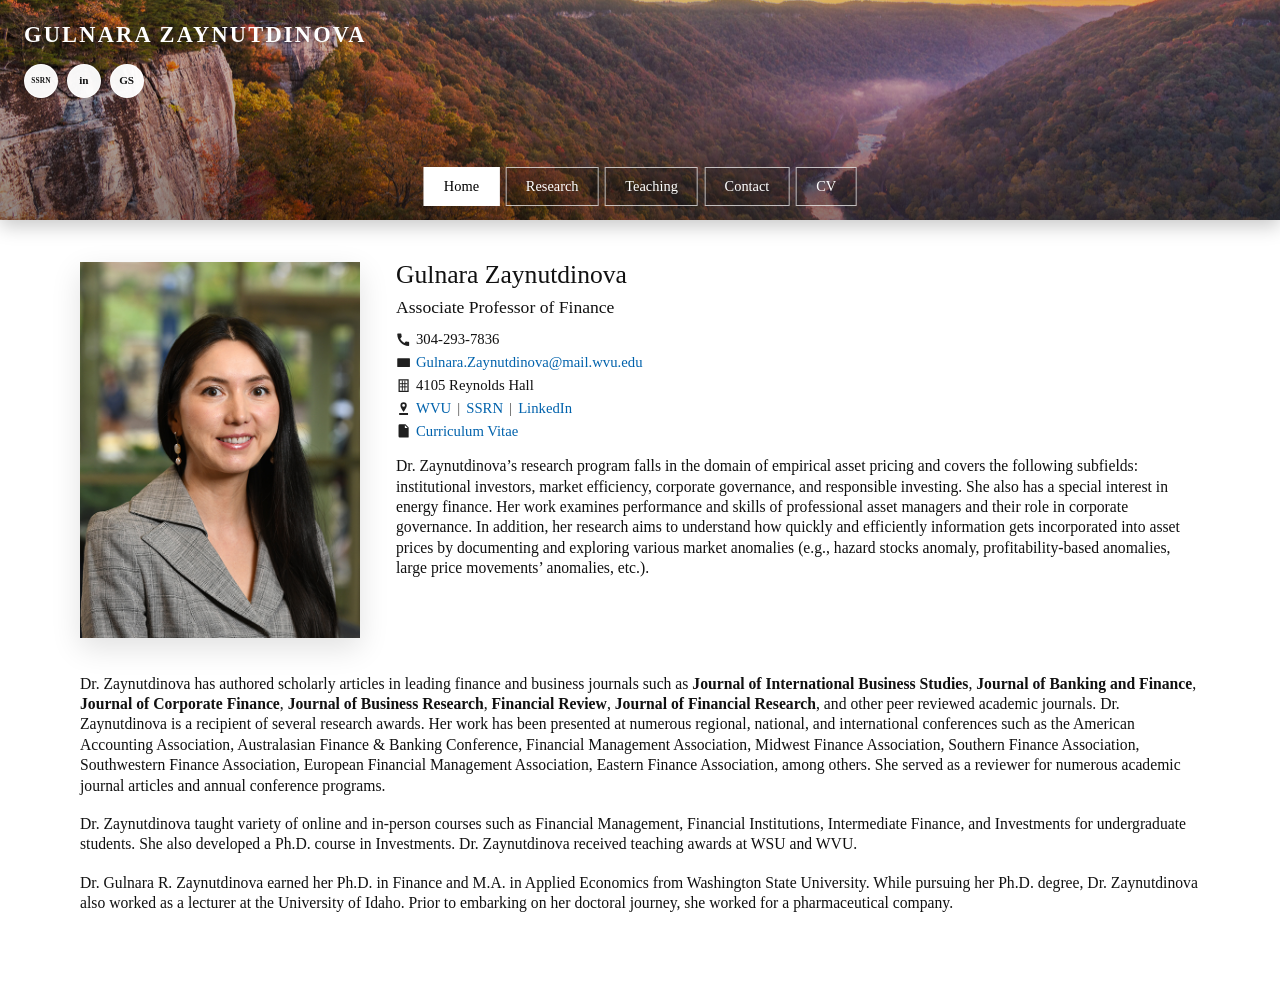
==== Home_Page/index.html @ 7d5d6b81 "sorted into folders, fixed top left name" ====
<!DOCTYPE html>
<html lang="en">
<head>
  <meta charset="UTF-8">
  <meta name="viewport" content="width=device-width, initial-scale=1.0">
  <title>Gulnara Zaynutdinova | Home</title>
  <link rel="stylesheet" href="../styles.css">
</head>
<body>
  <header class="site-banner">
    <div class="site-banner__overlay"></div>
    <div class="site-banner__inner">
      <a class="site-banner__name" href="../Home_Page/index.html">Gulnara Zaynutdinova</a>
      <nav class="site-nav" aria-label="Main navigation">
        <a class="site-nav__link site-nav__link--active" href="../Home_Page/index.html">Home</a>
        <a class="site-nav__link" href="../Research_Page/research.html">Research</a>
        <a class="site-nav__link" href="../Teaching_Page/teaching.html">Teaching</a>
        <a class="site-nav__link" href="../Contact_Page/contact.html">Contact</a>
        <a class="site-nav__link" href="https://infostations.wvu.edu/Webform/Wayfinding/WFBUE/WFBUEMedia/CV_ZaynutdinovaGulnara312.pdf" target="_blank" rel="noopener noreferrer">CV</a>
      </nav>
      <div class="site-banner__social">
        <a class="site-banner__social-link site-banner__social-link--ssrn" href="https://papers.ssrn.com/sol3/cf_dev/AbsByAuth.cfm?per_id=1434958" target="_blank" rel="noopener noreferrer" aria-label="SSRN profile">SSRN</a>
        <a class="site-banner__social-link" href="https://www.linkedin.com/in/drgulnarazaynutdinova/" target="_blank" rel="noopener noreferrer" aria-label="LinkedIn profile">in</a>
        <a class="site-banner__social-link" href="https://scholar.google.com/scholar?q=%22Gulnara+Zaynutdinova%22" target="_blank" rel="noopener noreferrer" aria-label="Google Scholar results">GS</a>
      </div>
      <button class="site-nav__hamburger" aria-label="Open navigation" aria-expanded="false" aria-controls="site-nav-mobile">
        <span></span>
        <span></span>
        <span></span>
      </button>
    </div>
  </header>
  <nav class="site-nav-mobile" id="site-nav-mobile" aria-label="Mobile navigation" hidden>
    <a class="site-nav-mobile__link site-nav-mobile__link--active" href="../Home_Page/index.html">Home</a>
    <a class="site-nav-mobile__link" href="../Research_Page/research.html">Research</a>
    <a class="site-nav-mobile__link" href="../Teaching_Page/teaching.html">Teaching</a>
    <a class="site-nav-mobile__link" href="../Contact_Page/contact.html">Contact</a>
    <a class="site-nav-mobile__link" href="https://infostations.wvu.edu/Webform/Wayfinding/WFBUE/WFBUEMedia/CV_ZaynutdinovaGulnara312.pdf" target="_blank" rel="noopener noreferrer">CV</a>
  </nav>

  <main class="page page--home">
    <section class="bio-layout" aria-labelledby="professor-name">
      <div class="bio-layout__photo">
        <img src="professor_img.jpg" alt="Portrait of Gulnara Zaynutdinova">
      </div>

      <div class="bio-layout__intro">
        <h1 id="professor-name">Gulnara Zaynutdinova</h1>
        <p class="bio-layout__title">Associate Professor of Finance</p>

        <ul class="bio-contact-list" aria-label="Contact details">
          <li>
            <span class="bio-contact-list__icon" aria-hidden="true">
              <svg viewBox="0 0 24 24" focusable="false"><path d="M6.6 10.8a15.5 15.5 0 0 0 6.6 6.6l2.2-2.2a1 1 0 0 1 1-.24c1.08.36 2.24.54 3.4.54a1 1 0 0 1 1 1V21a1 1 0 0 1-1 1C10.3 22 2 13.7 2 3.5a1 1 0 0 1 1-1H7.5a1 1 0 0 1 1 1c0 1.16.18 2.32.54 3.4a1 1 0 0 1-.24 1z"/></svg>
            </span>
            <span class="bio-contact-list__text">304-293-7836</span>
          </li>
          <li>
            <span class="bio-contact-list__icon" aria-hidden="true">
              <svg viewBox="0 0 24 24" focusable="false"><path d="M3 5h18a1 1 0 0 1 1 1v12a1 1 0 0 1-1 1H3a1 1 0 0 1-1-1V6a1 1 0 0 1 1-1zm0 2v.2l9 6 9-6V7l-9 6-9-6z"/></svg>
            </span>
            <a href="mailto:Gulnara.Zaynutdinova@mail.wvu.edu">Gulnara.Zaynutdinova@mail.wvu.edu</a>
          </li>
          <li>
            <span class="bio-contact-list__icon" aria-hidden="true">
              <svg viewBox="0 0 24 24" focusable="false">
                <path d="M4 2h16v20H4V2zm2 2v16h12V4H6z"/>
                <path d="M10 4v16M14 4v16M6 9h12M6 14h12" fill="none" stroke="currentColor" stroke-width="1.5"/>
              </svg>
            </span>
            <span>4105 Reynolds Hall</span>
          </li>
          <li>
            <span class="bio-contact-list__icon" aria-hidden="true">
              <svg viewBox="0 0 24 24" focusable="false"><path d="M12 2a5 5 0 0 0-5 5c0 3.53 5 10 5 10s5-6.47 5-10a5 5 0 0 0-5-5zm0 7.2A2.2 2.2 0 1 1 12 4.8a2.2 2.2 0 0 1 0 4.4zM5 19h14v3H5z"/></svg>
            </span>
            <a href="https://business.wvu.edu/faculty-and-staff/directory/profile?pid=312" target="_blank" rel="noopener noreferrer">WVU</a>
            <span class="bio-contact-list__separator" aria-hidden="true">|</span>
            <a href="https://papers.ssrn.com/sol3/cf_dev/AbsByAuth.cfm?per_id=1434958" target="_blank" rel="noopener noreferrer">SSRN</a>
            <span class="bio-contact-list__separator" aria-hidden="true">|</span>
            <a href="https://www.linkedin.com/in/drgulnarazaynutdinova/" target="_blank" rel="noopener noreferrer">LinkedIn</a>
          </li>
          <li>
            <span class="bio-contact-list__icon" aria-hidden="true">
              <svg viewBox="0 0 24 24" focusable="false"><path d="M6 2h9l5 5v15a1 1 0 0 1-1 1H6a2 2 0 0 1-2-2V4a2 2 0 0 1 2-2zm8 1.5V8h4.5zM8 12h8v1.5H8zm0 4h8v1.5H8z"/></svg>
            </span>
            <a href="https://infostations.wvu.edu/Webform/Wayfinding/WFBUE/WFBUEMedia/CV_ZaynutdinovaGulnara312.pdf" target="_blank" rel="noopener noreferrer">Curriculum Vitae</a>
          </li>
        </ul>

        <p class="bio-layout__summary">
          Dr. Zaynutdinova’s research program falls in the domain of empirical asset pricing and covers the following subfields: institutional investors, market efficiency, corporate governance, and responsible investing. She also has a special interest in energy finance. Her work examines performance and skills of professional asset managers and their role in corporate governance. In addition, her research aims to understand how quickly and efficiently information gets incorporated into asset prices by documenting and exploring various market anomalies (e.g., hazard stocks anomaly, profitability-based anomalies, large price movements’ anomalies, etc.).
        </p>
      </div>

      <div class="bio-layout__body">
        <p>
          Dr. Zaynutdinova has authored scholarly articles in leading finance and business journals such as <strong>Journal of International Business Studies</strong>, <strong>Journal of Banking and Finance</strong>, <strong>Journal of Corporate Finance</strong>, <strong>Journal of Business Research</strong>, <strong>Financial Review</strong>, <strong>Journal of Financial Research</strong>, and other peer reviewed academic journals. Dr. Zaynutdinova is a recipient of several research awards. Her work has been presented at numerous regional, national, and international conferences such as the American Accounting Association, Australasian Finance & Banking Conference, Financial Management Association, Midwest Finance Association, Southern Finance Association, Southwestern Finance Association, European Financial Management Association, Eastern Finance Association, among others. She served as a reviewer for numerous academic journal articles and annual conference programs.
        </p>

        <p>
          Dr. Zaynutdinova taught variety of online and in-person courses such as Financial Management, Financial Institutions, Intermediate Finance, and Investments for undergraduate students. She also developed a Ph.D. course in Investments. Dr. Zaynutdinova received teaching awards at WSU and WVU.
        </p>

        <p>
          Dr. Gulnara R. Zaynutdinova earned her Ph.D. in Finance and M.A. in Applied Economics from Washington State University. While pursuing her Ph.D. degree, Dr. Zaynutdinova also worked as a lecturer at the University of Idaho. Prior to embarking on her doctoral journey, she worked for a pharmaceutical company.
        </p>
      </div>
    </section>
  </main>
  <script src="../script.js"></script>
</body>
</html>
---- styles.css ----
:root {
  --primary: #0062ac;
  --secondary: #552579;
  --tag: #e97132;
  --text: #111111;
  --muted: #4c4c4c;
  --border: #d8d8d8;
  --banner-height: 220px;
  --banner-collapsed-height: 64px;
  --page-width: 1120px;
  --shadow: 0 10px 28px rgba(0, 0, 0, 0.12);
}

* {
  box-sizing: border-box;
}

html {
  scroll-padding-top: var(--banner-height);
}

body {
  margin: 0;
  font-family: Georgia, "Times New Roman", serif;
  color: var(--text);
  background: #ffffff;
  line-height: 1.3;
}

a {
  color: var(--primary);
}

img {
  display: block;
  max-width: 100%;
}

.site-banner {
  position: fixed;
  top: 0;
  left: 0;
  right: 0;
  height: var(--banner-height);
  z-index: 1000;
  box-shadow: 0 6px 18px rgba(0, 0, 0, 0.22);
  overflow: hidden;
  isolation: isolate;
  transition: height 220ms ease, box-shadow 220ms ease;
}

.site-banner::before {
  content: "";
  position: absolute;
  inset: 0;
  background-image: url("banner_img.jpg");
  background-position: center;
  background-size: cover;
  transform-origin: center;
  transition: filter 220ms ease, transform 220ms ease;
  z-index: 0;
}

.site-banner__overlay {
  position: absolute;
  inset: 0;
  background: linear-gradient(to bottom, rgba(0, 0, 0, 0.12), rgba(0, 0, 0, 0.45));
  z-index: 1;
  transition: background 220ms ease, opacity 220ms ease;
}

.site-banner__inner {
  position: absolute;
  top: 0;
  left: 24px;
  right: 24px;
  bottom: 0;
  width: auto;
  z-index: 2;
}

.site-banner__name {
  position: absolute;
  top: 20px;
  left: 0;
  color: #ffffff;
  text-decoration: none;
  text-transform: uppercase;
  letter-spacing: 0.1em;
  font-size: 1.4rem;
  font-weight: 700;
  white-space: nowrap;
  text-shadow: 0 2px 10px rgba(0, 0, 0, 0.35);
  transition: font-size 220ms ease, top 220ms ease, transform 220ms ease, letter-spacing 220ms ease;
}

.site-banner__social {
  position: absolute;
  top: 64px;
  left: 0;
  display: flex;
  align-items: center;
  gap: 0.55rem;
  transition: top 220ms ease, left 220ms ease, transform 220ms ease;
}

.site-banner__social-link {
  width: 34px;
  height: 34px;
  display: inline-flex;
  align-items: center;
  justify-content: center;
  border-radius: 999px;
  border: 1.5px solid rgba(255, 255, 255, 0.88);
  background: rgba(255, 255, 255, 0.96);
  color: #111111;
  font-size: 0.7rem;
  font-weight: 700;
  line-height: 1;
  text-decoration: none;
  box-shadow: 0 4px 12px rgba(0, 0, 0, 0.18);
  transition: transform 160ms ease, box-shadow 160ms ease;
}

.site-banner__social-link:hover,
.site-banner__social-link:focus-visible {
  transform: translateY(-2px);
  box-shadow: 0 8px 18px rgba(0, 0, 0, 0.22);
}

.site-banner__social-link--ssrn {
  font-size: 0.46rem;
  letter-spacing: 0.03em;
}

.site-nav {
  position: absolute;
  bottom: 14px;
  left: 50%;
  transform: translateX(-50%);
  display: flex;
  flex-wrap: wrap;
  justify-content: center;
  gap: clamp(0.15rem, 0.5vw, 0.4rem);
  z-index: 2;
  transition: bottom 220ms ease;
}

body.is-banner-compact .site-banner {
  height: var(--banner-collapsed-height);
  box-shadow: 0 8px 20px rgba(0, 0, 0, 0.18);
}

body.is-banner-compact .site-banner::before {
  filter: brightness(0.58) saturate(0.86);
  transform: scale(1.03);
}

body.is-banner-compact .site-banner__overlay {
  background: linear-gradient(to bottom, rgba(0, 0, 0, 0.52), rgba(0, 0, 0, 0.72));
}

/* compact inner: flex row — name | nav (fills middle) | social, no overlap */
body.is-banner-compact .site-banner__inner {
  display: flex;
  align-items: center;
  gap: clamp(4px, 0.8vw, 10px);
}

/* name: leave absolute flow, become first flex item */
body.is-banner-compact .site-banner__name {
  position: relative;
  top: auto;
  left: auto;
  transform: none;
  font-size: 0.78rem;
  letter-spacing: 0.11em;
  flex-shrink: 0;
}

/* social: become last flex item, pushed to the right */
body.is-banner-compact .site-banner__social {
  position: relative;
  top: auto;
  left: auto;
  transform: none;
  flex-shrink: 0;
  margin-left: auto;
}

/* nav: fills remaining space between name and social, centers links */
body.is-banner-compact .site-nav {
  position: relative;
  bottom: auto;
  left: auto;
  transform: none;
  flex: 1 1 0;
  flex-wrap: nowrap;
  justify-content: center;
  overflow: hidden;
  padding: 0;
}

.site-nav__link {
  padding: clamp(0.35rem, 0.9vw, 0.58rem) clamp(0.55rem, 1.6vw, 1.2rem);
  font-size: clamp(0.76rem, 1.3vw, 0.9rem);
  color: #ffffff;
  text-decoration: none;
  border: 1px solid rgba(255, 255, 255, 0.7);
  background: rgba(0, 0, 0, 0.18);
  transition: background-color 160ms ease, color 160ms ease, border-color 160ms ease;
  white-space: nowrap;
}

.site-nav__link:hover,
.site-nav__link:focus-visible,
.site-nav__link--active {
  background: #ffffff;
  color: #000000;
  border-color: #ffffff;
}

.page {
  width: min(calc(100% - 48px), var(--page-width));
  margin: 0 auto;
  padding: calc(var(--banner-height) + 54px) 0 60px;
}

.page--home {
  padding-top: calc(var(--banner-height) + 42px);
}

.bio-layout {
  display: grid;
  grid-template-columns: 280px minmax(0, 1fr);
  gap: 36px;
  align-items: start;
}

.bio-layout__photo {
  grid-column: 1;
  grid-row: 1;
}

.bio-layout__photo img {
  width: 100%;
  box-shadow: var(--shadow);
}

.bio-layout__intro {
  grid-column: 2;
  grid-row: 1;
}

.bio-layout__body {
  grid-column: 1 / -1;
  grid-row: 2;
}

.bio-layout__intro h1 {
  margin: 0;
  font-size: clamp(1.6rem, 1.8vw, 2.4rem);
  font-weight: 400;
  line-height: 1.0;
}

.bio-layout__title {
  margin: 8px 0 12px;
  font-size: 1.1rem;
}

.bio-layout__summary {
  margin: 1rem 0 0;
  font-size: 0.98rem;
  line-height: 1.3;
}

.bio-layout__body p {
  margin: 0 0 18px;
  font-size: 0.98rem;
  line-height: 1.3;
}

.bio-contact-list {
  list-style: none;
  margin: 0;
  padding: 0;
  display: grid;
  gap: 0.28rem;
  font-size: 0.92rem;
}

.bio-contact-list li {
  display: flex;
  align-items: center;
  flex-wrap: wrap;
  gap: 0.3rem;
  line-height: 1.25;
}

.bio-contact-list__icon {
  width: 0.95rem;
  height: 0.95rem;
  display: inline-flex;
  align-items: center;
  justify-content: center;
  color: #1f1f1f;
  flex-shrink: 0;
}

.bio-contact-list__icon svg {
  width: 100%;
  height: 100%;
  fill: currentColor;
}

/* Contact list links: keep site color but no underline */
.bio-contact-list a {
  text-decoration: none;
}

.bio-contact-list a:hover,
.bio-contact-list a:focus-visible {
  text-decoration: underline;
}

.bio-contact-list a:focus-visible {
  outline: 3px solid rgba(0, 98, 172, 0.14);
  outline-offset: 4px;
}

.bio-contact-list__separator {
  color: var(--muted);
  margin: 0 0.08rem;
}

.research-section + .research-section {
  margin-top: 42px;
}

.research-section h1,
.research-section h2 {
  margin: 0 0 18px;
  font-size: 24px;
  font-weight: 700;
  text-transform: uppercase;
}

.publication-card {
  display: grid;
  grid-template-columns: 180px minmax(0, 1fr);
  gap: 20px;
  align-items: start;
}

.publication-card + .publication-card {
  margin-top: 18px;
  padding-top: 18px;
  border-top: 1px solid rgba(17, 17, 17, 0.14);
}

.publication-card--text-only {
  grid-template-columns: minmax(0, 1fr);
  gap: 0;
}

.publication-card__figure-button {
  padding: 0;
  border: 1px solid var(--border);
  background: #ffffff;
  cursor: pointer;
  box-shadow: var(--shadow);
  transition: transform 180ms ease, box-shadow 180ms ease, border-color 180ms ease;
  position: relative;
  overflow: hidden;
}

.publication-card__figure-button img {
  width: 100%;
  height: auto;
  transition: transform 180ms ease;
}

.publication-card__figure-button:hover,
.publication-card__figure-button:focus {
  transform: translateY(-6px) scale(1.01);
  box-shadow: 0 18px 36px rgba(0, 0, 0, 0.18);
  border-color: rgba(0, 98, 172, 0.18); /* subtle blue tint on hover */
}

.publication-card__figure-button:hover img {
  transform: scale(1.01);
}

.publication-card__figure-button:focus-visible {
  outline: 3px solid rgba(0, 98, 172, 0.14);
  outline-offset: 6px;
}

/* Overlay label to indicate the figure is clickable */
.publication-card__figure-button::after {
  content: "View figure";
  position: absolute;
  left: 0;
  right: 0;
  bottom: 0;
  padding: 0.6rem 0;
  display: flex;
  justify-content: center;
  align-items: center;
  gap: 0.5rem;
  background: linear-gradient(180deg, rgba(0,0,0,0) 0%, rgba(0,0,0,0.42) 100%);
  color: #131313;
  font-weight: 700;
  font-size: 0.95rem;
  opacity: 0;
  transform: translateY(6px);
  transition: opacity 160ms ease, transform 160ms ease;
  pointer-events: none;
}

.publication-card__figure-button:hover::after,
.publication-card__figure-button:focus::after {
  opacity: 1;
  transform: translateY(0);
}

.publication-card__content h2 {
  margin: 0 0 2px;
  font-size: clamp(0.98rem, 1.2vw, 1.28rem);
  font-weight: 700;
  text-transform: none;
}

.publication-card__content h2 a {
  color: var(--primary);
  text-decoration: none;
}

.publication-card__content h2 a:hover {
  text-decoration: underline;
}

.publication-title {
  margin: 0 0 4px;
  font-size: clamp(0.98rem, 1.2vw, 1.24rem);
  line-height: 1.06;
  font-weight: 700;
  color: #0062AC;
  text-transform: none;
}

.publication-card__journal,
.publication-card__authors,
.publication-card__abstract p {
  margin: 0 0 2px;
  font-size: 0.94rem;
}

.publication-card__journal {
  font-size: 0.98rem;
  line-height: 1.15;
  font-weight: 700;
}

.publication-card__authors {
  line-height: 1.2;
}

.publication-card__links {
  display: flex;
  flex-wrap: wrap;
  gap: 8px;
  margin: 2px 0 6px;
}

.secondary-link {
  color: var(--secondary);
  text-decoration: none;
  font-size: 0.96rem;
  line-height: 1.1;
}

.secondary-link:hover {
  text-decoration: underline;
}

.secondary-link--button {
  padding: 0;
  border: 0;
  background: transparent;
  font-family: inherit;
  cursor: pointer;
}

.publication-card__abstract[hidden] {
  display: none;
}

.publication-card__abstract {
  max-width: 62rem;
  margin: 6px 0 10px;
  padding: 0.9rem 1rem;
  background: #f8fafc;
  border: 1px solid #d9e2ec;
  border-left: 4px solid #0062AC;
  border-radius: 8px;
  box-shadow: 0 6px 16px rgba(0, 0, 0, 0.05);
}

.publication-card__abstract::before {
  display: block;
  margin-bottom: 0.45rem;
  color: #26415e;
  font-size: 0.84rem;
  font-weight: 700;
  letter-spacing: 0.04em;
  text-transform: uppercase;
}

.publication-card__abstract p {
  margin: 0;
  color: #2f3e4e;
  line-height: 1.7;
}

.tag-list {
  display: flex;
  flex-wrap: wrap;
  gap: 5px;
  margin-top: 4px;
}

.tag-list__tag {
  display: inline-block;
  padding: 0.14rem 0.36rem; /* tightened padding */
  color: #ffffff;
  background: var(--tag);
  font-size: 0.72rem; /* slightly smaller text */
  white-space: nowrap;
  border-radius: 3px;
  border: 1px solid transparent;
  transition: box-shadow 160ms ease, transform 120ms ease, background-color 160ms ease, border-color 160ms ease;
}

.tag-list__tag:hover {
  box-shadow: 0 8px 18px rgba(0, 0, 0, 0.08);
  transform: translateY(-3px);
  border-color: rgba(0, 0, 0, 0.06);
}

.tag-list__tag--related {
  box-shadow: 0 8px 18px rgba(0, 0, 0, 0.08);
  transform: translateY(-3px);
  border-color: rgba(0, 0, 0, 0.06);
  background: #d46022;
}

.simple-section h1 {
  margin: 0 0 20px;
  font-size: clamp(2rem, 3vw, 2.6rem);
  font-weight: 700;
}

.simple-section p {
  margin: 0 0 12px;
  font-size: 1.08rem;
}

.image-modal {
  position: fixed;
  inset: 0;
  display: grid;
  place-items: center;
  padding: 32px;
  background: rgba(0, 0, 0, 0.84);
  z-index: 2000;
}

.image-modal[hidden] {
  display: none;
}

.image-modal__image {
  max-width: min(92vw, 1100px);
  max-height: 88vh;
  box-shadow: 0 18px 40px rgba(0, 0, 0, 0.38);
}

.image-modal__close {
  position: absolute;
  top: 18px;
  right: 24px;
  border: 0;
  background: transparent;
  color: #ffffff;
  font-size: 2.4rem;
  line-height: 1;
  cursor: pointer;
}

@media (max-width: 900px) {
  :root {
    --banner-height: 220px;
    --banner-collapsed-height: 64px;
  }

  .site-banner__inner {
    left: 16px;
    right: 16px;
  }

  .site-banner__name {
    font-size: 1.2rem;
  }

  .bio-layout,
  .publication-card {
    grid-template-columns: 1fr;
  }

  .bio-layout__intro,
  .bio-layout__body,
  .bio-layout__photo {
    grid-column: 1;
  }

  .bio-layout__photo {
    grid-row: 1;
  }

  .bio-layout__intro {
    grid-row: 2;
  }

  .bio-layout__body {
    grid-row: 3;
  }

  .bio-layout__photo {
    max-width: 360px;
  }

  .publication-card__figure-button {
    max-width: 360px;
  }
}

/* ---- Hamburger button ---- */
.site-nav__hamburger {
  display: none;
  position: absolute;
  right: 0;
  top: 50%;
  transform: translateY(-50%);
  background: rgba(255, 255, 255, 0.12);
  border: 1.5px solid rgba(255, 255, 255, 0.7);
  border-radius: 4px;
  width: 38px;
  height: 38px;
  cursor: pointer;
  flex-direction: column;
  align-items: center;
  justify-content: center;
  gap: 5px;
  padding: 0;
  z-index: 10;
  transition: background 160ms ease;
}

.site-nav__hamburger:hover,
.site-nav__hamburger:focus-visible {
  background: rgba(255, 255, 255, 0.24);
  outline: none;
}

.site-nav__hamburger span {
  display: block;
  width: 20px;
  height: 2px;
  background: #ffffff;
  border-radius: 2px;
  transition: transform 220ms ease, opacity 220ms ease;
}

.site-nav__hamburger.is-open span:nth-child(1) {
  transform: translateY(7px) rotate(45deg);
}

.site-nav__hamburger.is-open span:nth-child(2) {
  opacity: 0;
  transform: scaleX(0);
}

.site-nav__hamburger.is-open span:nth-child(3) {
  transform: translateY(-7px) rotate(-45deg);
}

/* ---- Mobile nav dropdown ---- */
.site-nav-mobile {
  position: fixed;
  top: var(--banner-collapsed-height);
  left: 0;
  right: 0;
  z-index: 998;
  background: rgba(20, 20, 20, 0.97);
  display: flex;
  flex-direction: column;
  box-shadow: 0 8px 20px rgba(0, 0, 0, 0.3);
}

.site-nav-mobile[hidden] {
  display: none;
}

.site-nav-mobile__link {
  display: block;
  padding: 0.85rem 1.5rem;
  color: #ffffff;
  text-decoration: none;
  border-bottom: 1px solid rgba(255, 255, 255, 0.1);
  font-size: 1rem;
  transition: background 160ms ease;
}

.site-nav-mobile__link:hover,
.site-nav-mobile__link:focus-visible {
  background: rgba(255, 255, 255, 0.1);
}

.site-nav-mobile__link--active {
  background: rgba(255, 255, 255, 0.15);
  font-weight: 700;
}

@media (max-width: 760px) {
  html {
    scroll-padding-top: var(--banner-collapsed-height);
  }

  .site-banner {
    height: var(--banner-collapsed-height) !important;
    box-shadow: 0 8px 20px rgba(0, 0, 0, 0.18) !important;
  }

  .site-banner::before {
    filter: brightness(0.58) saturate(0.86);
    transform: scale(1.03);
  }

  .site-banner__overlay {
    background: linear-gradient(to bottom, rgba(0, 0, 0, 0.52), rgba(0, 0, 0, 0.72));
  }

  .site-banner__name {
    font-size: 0.82rem;
    letter-spacing: 0.1em;
    top: 50%;
    left: 0;
    transform: translateY(-50%);
  }

  .site-banner__social {
    display: none;
  }

  .site-nav {
    display: none;
  }

  .site-nav__hamburger {
    display: flex;
  }

  .site-banner__inner {
    left: 12px;
    right: 12px;
  }

  .page {
    width: min(calc(100% - 28px), var(--page-width));
    padding-top: calc(var(--banner-collapsed-height) + 34px);
  }

  .page--home {
    padding-top: calc(var(--banner-collapsed-height) + 34px);
  }

  .bio-layout__body p,
  .bio-contact-list,
  .publication-card__journal,
  .publication-card__authors,
  .publication-card__abstract p,
  .simple-section p {
    font-size: 1rem;
  }
}
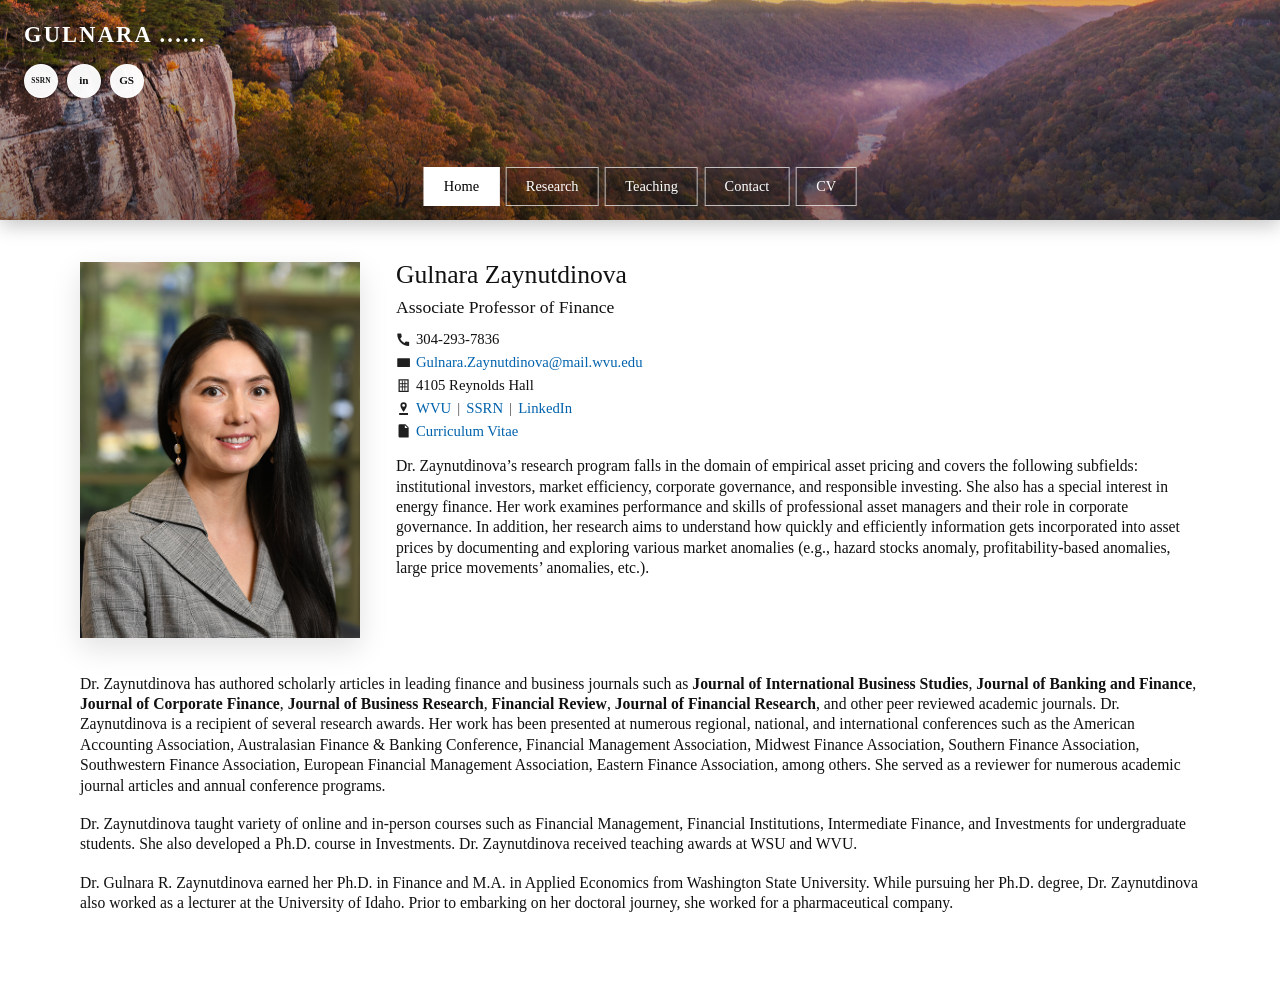
==== commit a9afcc6d: "minor typo" ====
--- a/Home_Page/index.html
+++ b/Home_Page/index.html
@@ -10,10 +10,16 @@
   <header class="site-banner">
     <div class="site-banner__overlay"></div>
     <div class="site-banner__inner">
-      <a class="site-banner__name" href="../Home_Page/index.html">Gulnara Zaynutdinova</a>
+      <a class="site-banner__name" href="../Home_Page/index.html">Gulnara ......</a>
       <nav class="site-nav" aria-label="Main navigation">
         <a class="site-nav__link site-nav__link--active" href="../Home_Page/index.html">Home</a>
-        <a class="site-nav__link" href="../Research_Page/research.html">Research</a>
+        <div class="site-nav__item site-nav__item--dropdown">
+          <button class="site-nav__link site-nav__submenu-trigger" type="button" aria-haspopup="true">Research</button>
+          <div class="site-nav__submenu" aria-label="Research sections">
+            <a class="site-nav__submenu-link" href="../Research_Page/working_papers.html">Working Papers</a>
+            <a class="site-nav__submenu-link" href="../Research_Page/research.html">Published &amp; Accepted</a>
+          </div>
+        </div>
         <a class="site-nav__link" href="../Teaching_Page/teaching.html">Teaching</a>
         <a class="site-nav__link" href="../Contact_Page/contact.html">Contact</a>
         <a class="site-nav__link" href="https://infostations.wvu.edu/Webform/Wayfinding/WFBUE/WFBUEMedia/CV_ZaynutdinovaGulnara312.pdf" target="_blank" rel="noopener noreferrer">CV</a>
@@ -32,7 +38,9 @@
   </header>
   <nav class="site-nav-mobile" id="site-nav-mobile" aria-label="Mobile navigation" hidden>
     <a class="site-nav-mobile__link site-nav-mobile__link--active" href="../Home_Page/index.html">Home</a>
-    <a class="site-nav-mobile__link" href="../Research_Page/research.html">Research</a>
+    <span class="site-nav-mobile__label">Research</span>
+    <a class="site-nav-mobile__link site-nav-mobile__link--child" href="../Research_Page/working_papers.html">Working Papers</a>
+    <a class="site-nav-mobile__link site-nav-mobile__link--child" href="../Research_Page/research.html">Published &amp; Accepted</a>
     <a class="site-nav-mobile__link" href="../Teaching_Page/teaching.html">Teaching</a>
     <a class="site-nav-mobile__link" href="../Contact_Page/contact.html">Contact</a>
     <a class="site-nav-mobile__link" href="https://infostations.wvu.edu/Webform/Wayfinding/WFBUE/WFBUEMedia/CV_ZaynutdinovaGulnara312.pdf" target="_blank" rel="noopener noreferrer">CV</a>
--- a/styles.css
+++ b/styles.css
@@ -44,7 +44,7 @@
   height: var(--banner-height);
   z-index: 1000;
   box-shadow: 0 6px 18px rgba(0, 0, 0, 0.22);
-  overflow: hidden;
+  overflow: visible;
   isolation: isolate;
   transition: height 220ms ease, box-shadow 220ms ease;
 }
@@ -140,10 +140,85 @@
   transform: translateX(-50%);
   display: flex;
   flex-wrap: wrap;
+  align-items: flex-end;
   justify-content: center;
   gap: clamp(0.15rem, 0.5vw, 0.4rem);
   z-index: 2;
   transition: bottom 220ms ease;
+}
+
+.site-nav__item {
+  position: relative;
+  display: flex;
+}
+
+.site-nav__item--dropdown {
+  padding-bottom: 10px;
+  margin-bottom: -10px;
+}
+
+.site-nav__submenu-trigger {
+  font-family: inherit;
+  line-height: inherit;
+  cursor: default;
+  appearance: none;
+  -webkit-appearance: none;
+  border-radius: 0;
+}
+
+.site-nav__submenu {
+  position: absolute;
+  top: calc(100% + 10px);
+  left: 50%;
+  min-width: 210px;
+  display: flex;
+  flex-direction: column;
+  gap: 0.2rem;
+  padding: 0.45rem;
+  border: 1px solid rgba(255, 255, 255, 0.65);
+  background: rgba(18, 18, 18, 0.94);
+  box-shadow: 0 16px 30px rgba(0, 0, 0, 0.22);
+  opacity: 0;
+  visibility: hidden;
+  pointer-events: none;
+  z-index: 20;
+  transform: translateX(-50%) translateY(-8px);
+  transition: opacity 160ms ease, transform 160ms ease, visibility 160ms ease;
+}
+
+.site-nav__submenu::before {
+  content: "";
+  position: absolute;
+  left: 0;
+  right: 0;
+  bottom: 100%;
+  height: 10px;
+}
+
+.site-nav__item--dropdown:hover .site-nav__submenu,
+.site-nav__item--dropdown:focus-within .site-nav__submenu {
+  opacity: 1;
+  visibility: visible;
+  pointer-events: auto;
+  transform: translateX(-50%) translateY(0);
+}
+
+.site-nav__submenu-link {
+  display: block;
+  padding: 0.65rem 0.8rem;
+  color: #ffffff;
+  text-decoration: none;
+  white-space: nowrap;
+  border: 1px solid transparent;
+  background: rgba(255, 255, 255, 0.04);
+  transition: background-color 160ms ease, color 160ms ease, border-color 160ms ease;
+}
+
+.site-nav__submenu-link:hover,
+.site-nav__submenu-link:focus-visible {
+  background: #ffffff;
+  color: #000000;
+  border-color: #ffffff;
 }
 
 body.is-banner-compact .site-banner {
@@ -197,7 +272,7 @@
   flex: 1 1 0;
   flex-wrap: nowrap;
   justify-content: center;
-  overflow: hidden;
+  overflow: visible;
   padding: 0;
 }
 
@@ -733,6 +808,26 @@
   font-weight: 700;
 }
 
+.site-nav-mobile__label {
+  display: block;
+  padding: 0.85rem 1.5rem;
+  color: #ffffff;
+  border-bottom: 1px solid rgba(255, 255, 255, 0.1);
+  font-size: 1rem;
+  background: rgba(255, 255, 255, 0.08);
+  font-weight: 700;
+}
+
+.site-nav-mobile__label--active {
+  background: rgba(255, 255, 255, 0.15);
+}
+
+.site-nav-mobile__link--child {
+  padding-left: 2.5rem;
+  font-size: 0.94rem;
+  background: rgba(255, 255, 255, 0.04);
+}
+
 @media (max-width: 760px) {
   html {
     scroll-padding-top: var(--banner-collapsed-height);
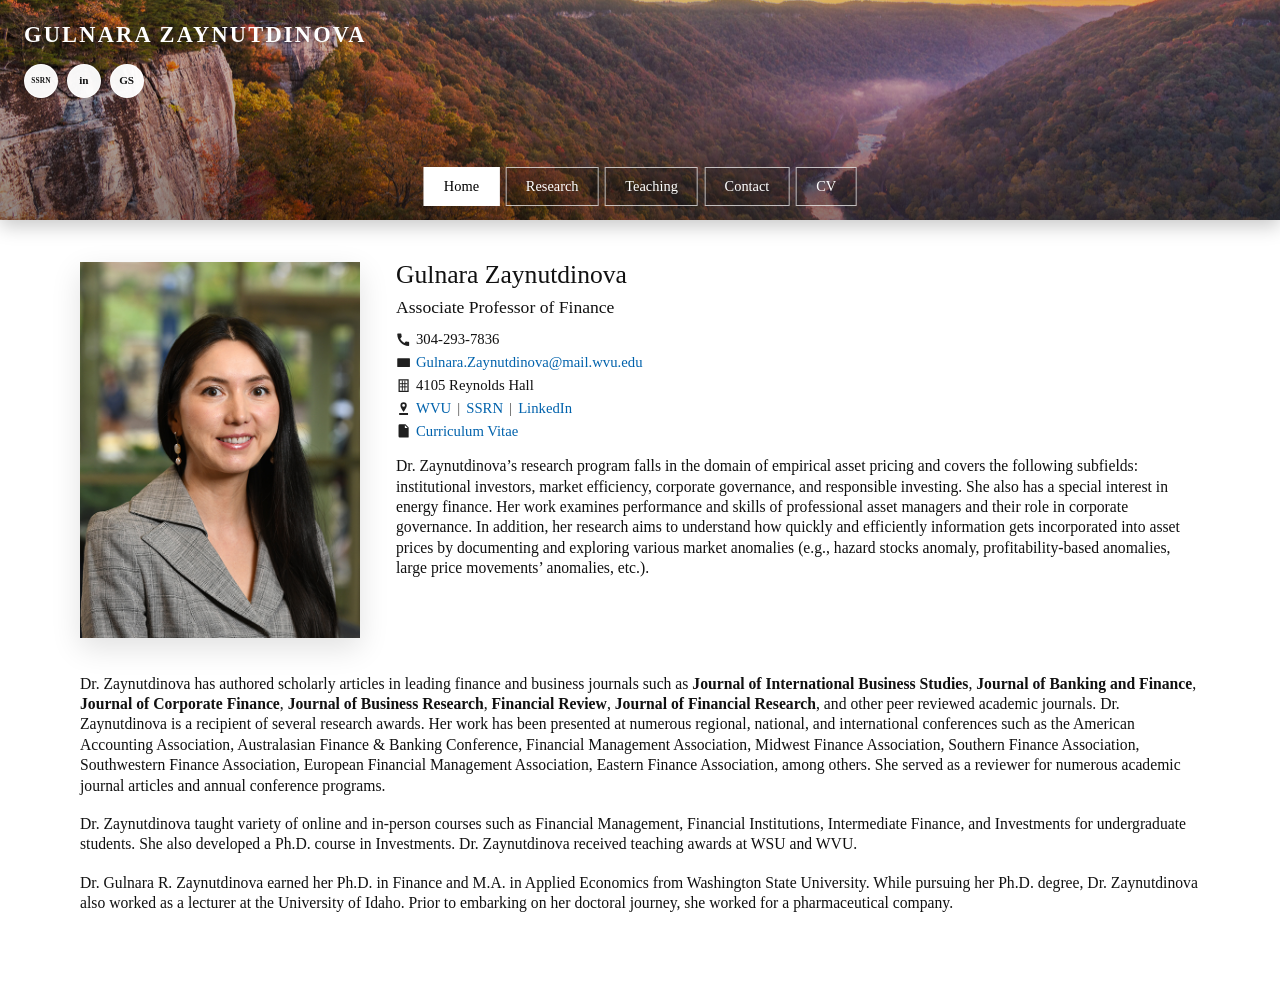
==== commit d253d478: "not important" ====
--- a/Home_Page/index.html
+++ b/Home_Page/index.html
@@ -10,7 +10,7 @@
   <header class="site-banner">
     <div class="site-banner__overlay"></div>
     <div class="site-banner__inner">
-      <a class="site-banner__name" href="../Home_Page/index.html">Gulnara ......</a>
+      <a class="site-banner__name" href="../Home_Page/index.html">Gulnara Zaynutdinova</a>
       <nav class="site-nav" aria-label="Main navigation">
         <a class="site-nav__link site-nav__link--active" href="../Home_Page/index.html">Home</a>
         <div class="site-nav__item site-nav__item--dropdown">
